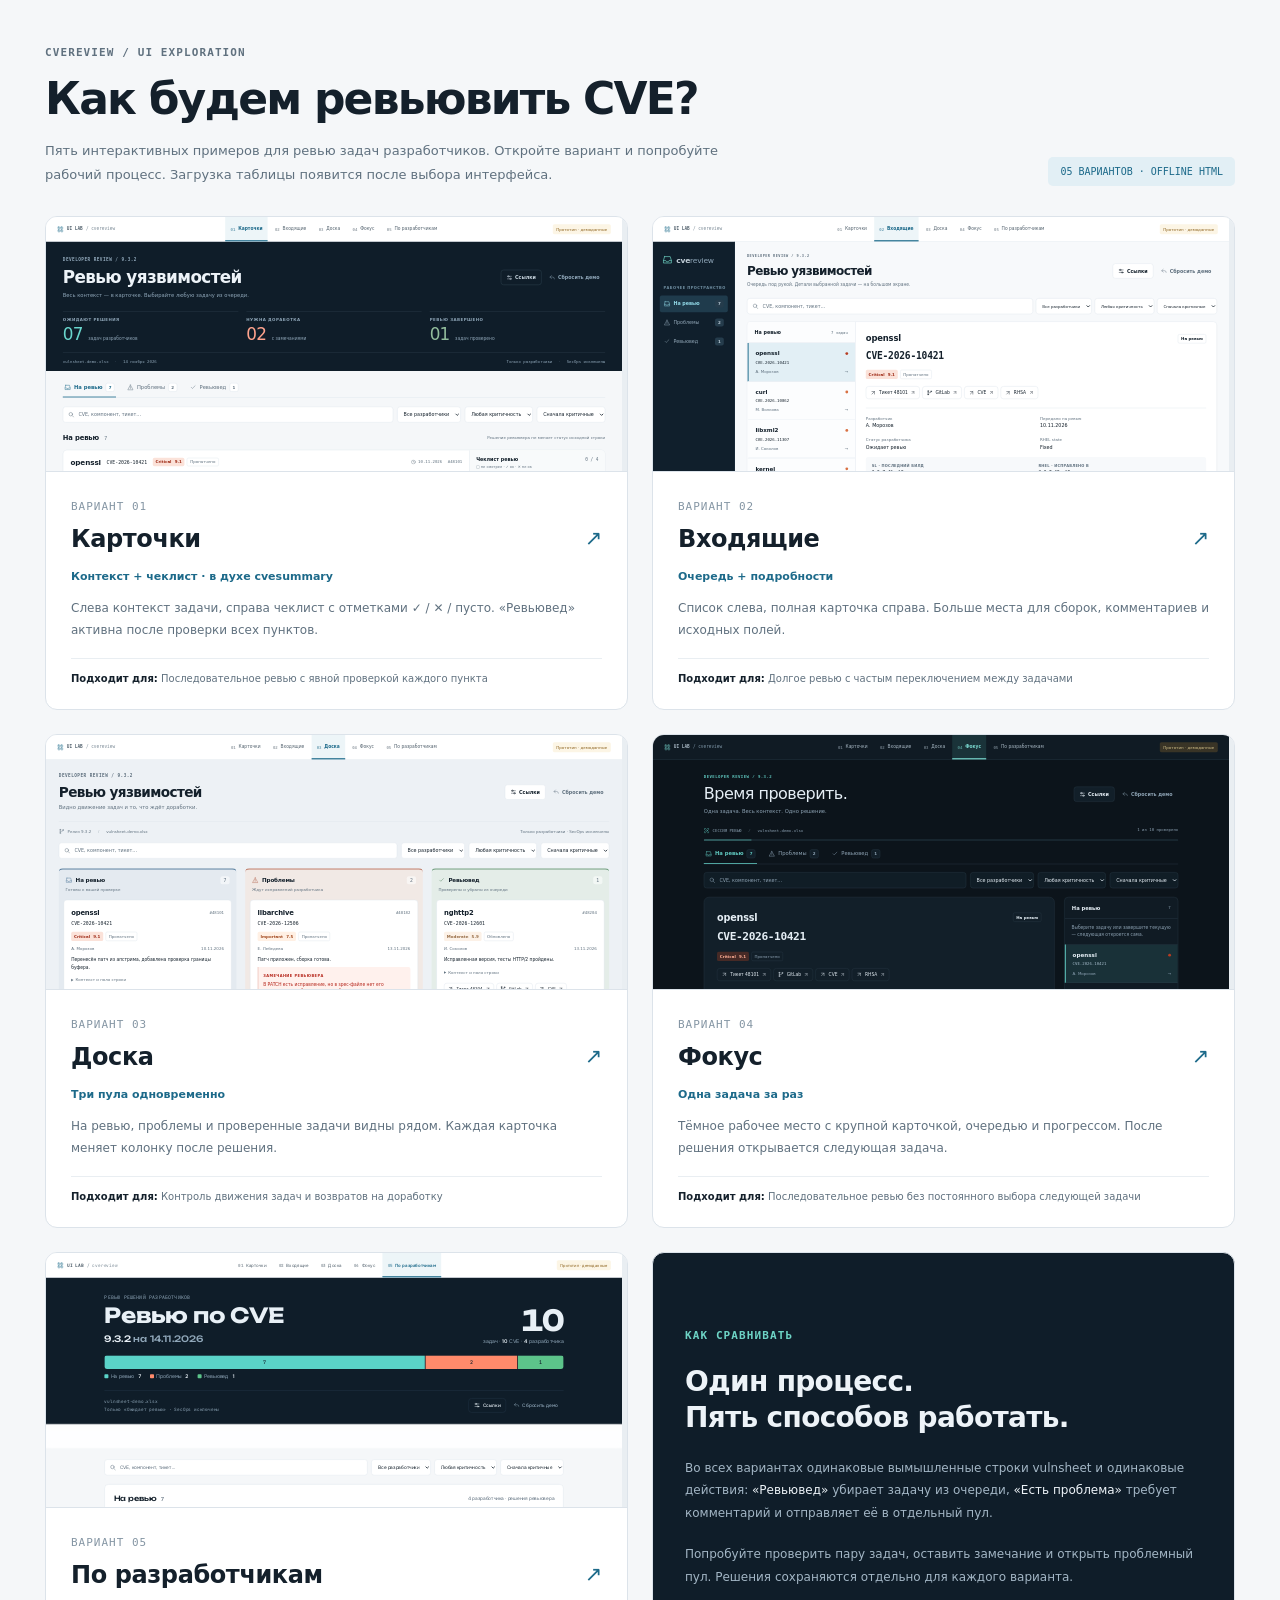
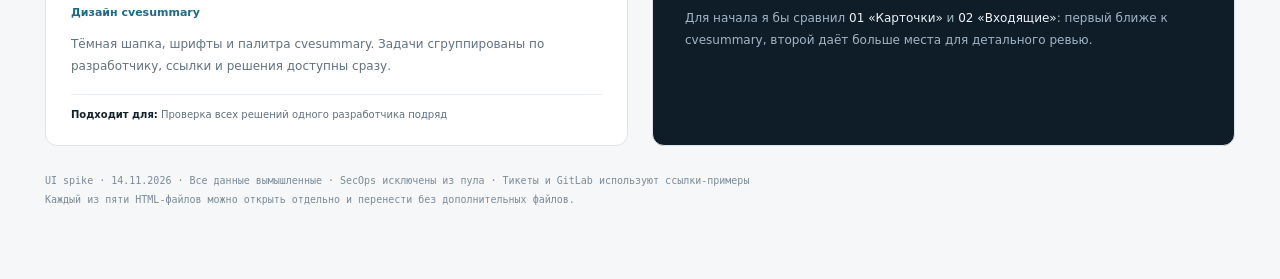
==== tools/cvereview/prototypes/index.html @ 72d4f145 "feat(cvereview): ship standalone CSV review page" ====
<!doctype html><html lang="ru"><head><meta charset="utf-8"><meta name="viewport" content="width=device-width,initial-scale=1"><title>cvereview · 5 UI-прототипов</title><style>/* Palette adapted from cvesummary; no fonts, icons or assets are fetched. */
:root{--bg:#f5f7f9;--panel:#fff;--fg:#14202b;--muted:#60717f;--line:#dce3ea;--accent:#1d6a8a;--soft:#e2eff5;--ok:#2e7d4f;--bad:#b42318;--bad-soft:#fff1ed;--hero:#0f1d29;--radius:12px;--mono:ui-monospace,"Cascadia Code","DejaVu Sans Mono",monospace;--body:"Onest","Segoe UI",system-ui,sans-serif;color-scheme:light}
*{box-sizing:border-box}body{margin:0;background:var(--bg);color:var(--fg);font:14px/1.5 var(--body)}button,input,textarea,select{font:inherit}button,a,input,select,summary,textarea{-webkit-tap-highlight-color:transparent}button,summary{cursor:pointer}a{color:inherit}button{color:inherit}svg{width:18px;height:18px;flex:none;vertical-align:middle}h1,h2,h3,p{margin:0}h1{font-size:clamp(28px,3vw,42px);line-height:1.18;letter-spacing:-1.5px;font-weight:700}h2{font-size:19px;letter-spacing:-.4px}h3{font-size:15px}button{transition:background .15s,border-color .15s}button:hover,a.btn:hover{filter:brightness(.96)}:focus-visible{outline:3px solid #378cab;outline-offset:3px}input:focus-visible,select:focus-visible,textarea:focus-visible{outline-offset:1px}code,.mono{font-family:var(--mono);font-variant-numeric:tabular-nums}code{font-size:12px;overflow-wrap:anywhere}.wrap{max-width:1440px;margin:auto;padding:0 42px}.label,.eyebrow{font-size:10px;letter-spacing:1.1px;text-transform:uppercase;font-weight:600;color:var(--muted)}.eyebrow{font-family:var(--mono);font-size:11px;margin-bottom:11px}.dot{margin:0 9px;opacity:.5}.btn{display:inline-flex;align-items:center;justify-content:center;gap:7px;border:1px solid var(--line);border-radius:7px;padding:9px 13px;background:var(--panel);color:var(--fg);text-decoration:none;font-weight:600;font-size:12px;white-space:nowrap}.btn svg{width:15px;height:15px}.btn.primary{background:var(--accent);color:white;border-color:var(--accent)}.btn.danger-outline{color:var(--bad)}.btn.quiet{background:transparent;border-color:transparent;color:var(--muted)}.btn.link-btn{font-weight:500;font-size:11px;padding:7px 10px}.btn.link-btn svg:last-child{width:12px;height:12px}.icon-button{border:0;background:none;font-size:25px;line-height:1;padding:4px 8px;color:var(--muted)}
.lab-bar{min-height:62px;background:#fff;color:#52616d;display:flex;align-items:center;justify-content:space-between;gap:22px;padding:0 28px;border-bottom:1px solid #dce3ea;font-size:11px}.lab-brand{font-family:var(--mono);font-weight:700;display:flex;align-items:center;gap:8px;text-decoration:none;white-space:nowrap}.lab-brand svg{width:16px;color:#1d6a8a}.lab-brand span{font-weight:400;color:#7c8b97}.lab-bar nav{display:flex;gap:5px;align-self:stretch}.lab-bar nav a{display:flex;align-items:center;gap:7px;padding:0 13px;text-decoration:none;border-bottom:3px solid transparent;border-top:3px solid transparent}.lab-bar nav a b{font-family:var(--mono);font-size:10px;opacity:.6}.lab-bar nav a[aria-current]{color:#1d6a8a;background:#edf5f8;border-bottom-color:#1d6a8a;font-weight:700}.demo-label{color:#8b611c;background:#fcf5e5;padding:5px 9px;border-radius:4px;font-size:10px;white-space:nowrap}
.page-head{display:flex;align-items:center;justify-content:space-between;gap:22px;padding:36px 0 30px}.page-head p{color:var(--muted);font-size:13px;margin-top:10px}.head-tools{display:flex;gap:5px}.hero{background:var(--hero);color:#edf3f8}.hero .page-head p,.hero .eyebrow,.hero .label{color:#8fa6b8}.hero .btn{background:transparent;border-color:#344957;color:#c8d5df}.hero .btn.quiet{border-color:transparent;color:#8fa6b8}.stats{display:grid;grid-template-columns:repeat(3,1fr);gap:20px}.stats>div{display:flex;flex-wrap:wrap;align-items:baseline;column-gap:14px;padding:12px 0 21px;border-top:1px solid var(--line)}.stats .label{width:100%;margin-bottom:5px}.stats b{font-size:42px;line-height:1.2;letter-spacing:-2px;font-weight:500}.stats>div>span:last-child{font-size:11px;color:var(--muted)}.hero .stats>div{border-color:#2c3c49}.hero .stats>div>span:last-child{color:#8fa6b8}.hero .stats>div:first-child b{color:#69d6cd}.hero .stats>div:nth-child(2) b{color:#ffa38d}.hero .stats>div:last-child b{color:#92bd9c}.hero-foot{display:flex;justify-content:space-between;padding:13px 0 17px;border-top:1px solid #2c3c49;color:#8fa6b8;font-size:10px;font-family:var(--mono)}
.pools{display:flex;gap:24px;align-items:center;border-bottom:1px solid var(--line);margin:18px 0 22px}.pool{border:0;border-bottom:2px solid transparent;padding:12px 4px;background:none;display:flex;align-items:center;gap:8px;font-size:13px;color:var(--muted);white-space:nowrap}.pool svg{width:16px}.pool b{font-size:10px;background:var(--panel);border:1px solid var(--line);min-width:22px;border-radius:5px;padding:0 5px;line-height:20px}.pool.active{color:var(--accent);border-bottom-color:var(--accent);font-weight:600}.pool.problem.active{color:var(--bad);border-bottom-color:var(--bad)}.pool.done.active{color:var(--ok);border-bottom-color:var(--ok)}.filters{display:flex;gap:10px;margin-bottom:25px}.search{position:relative;display:flex;align-items:center;flex:1;min-width:160px}.search svg{position:absolute;left:13px;color:var(--muted);width:16px}.search input{padding-left:38px;width:100%}.filters input,.filters select{height:40px;border:1px solid var(--line);border-radius:7px;background:var(--panel);color:var(--fg);font-size:12px;padding:0 11px}.filters .search input{padding-left:38px}.filters select{max-width:205px}.filters input::placeholder{color:var(--muted)}.section-line{display:flex;align-items:center;justify-content:space-between;gap:15px;margin:10px 0 18px}.section-line h2{font-size:17px}.section-line h2 span{font:12px var(--mono);color:var(--muted);margin-left:8px}.section-line>span{font-size:10px;color:var(--muted)}.card-grid{display:grid;grid-template-columns:repeat(3,minmax(0,1fr));gap:18px;align-items:start}.task-card{background:var(--panel);border:1px solid var(--line);border-radius:var(--radius);padding:21px;min-width:0}.card-heading,.detail-top{display:flex;align-items:center;justify-content:space-between;gap:10px}.package{font-size:19px;font-weight:700;letter-spacing:-.4px}.task-id{font-size:10px;color:var(--muted)}.cve{margin-top:5px;font-size:12px;font-weight:500;letter-spacing:.1px}.badges{display:flex;flex-wrap:wrap;gap:6px;margin:15px 0 18px}.badge{display:inline-flex;align-items:center;gap:8px;font-size:10px;font-weight:600;border:1px solid var(--line);padding:3px 7px;border-radius:4px;line-height:1.5}.badge.severity{border:0}.badge.critical{background:#fbe2d9;color:#9e2a16}.badge.important{background:#fff0e4;color:#a34a20}.badge.moderate{background:#fcf1e7;color:#966b44}.badge.low{background:#f3f1ec;color:#74705c}.badge.measure{color:var(--muted);font-weight:500}.facts{display:grid;grid-template-columns:1fr 1fr;gap:13px 10px;margin:0 0 16px}.facts dt{font-size:10px;color:var(--muted);margin-bottom:2px}.facts dd{font-size:11px;margin:0;font-weight:500;overflow-wrap:anywhere}.builds{padding:11px 13px;background:var(--bg);border-radius:6px;display:grid;gap:10px}.builds>div{display:flex;flex-direction:column;gap:2px}.builds .label{font-size:9px;letter-spacing:.5px}.builds code{font-size:10px}.signals{display:flex;flex-wrap:wrap;gap:6px 13px;padding:13px 0;border-bottom:1px solid var(--line)}.signal{font:600 10px var(--mono);color:var(--muted)}.signal span{font:10px var(--body);margin-left:4px}.signal.positive{color:var(--ok)}.dev-note{padding:14px 0 8px}.dev-note p,.review-note p{font-size:11px;margin-top:5px;line-height:1.65;overflow-wrap:anywhere}.dev-note .label,.review-note .label{font-size:9px}.review-note{background:var(--bad-soft);border-left:2px solid #d57864;border-radius:0 5px 5px 0;padding:10px 12px;margin:8px 0;color:var(--bad)}.review-note .label{color:var(--bad)}.links{display:flex;flex-wrap:wrap;gap:6px;margin:17px 0 14px}.actions{display:flex;gap:7px;flex-wrap:wrap;padding-top:13px;border-top:1px solid var(--line)}.actions .btn{flex:1;padding:9px 10px}.more{margin-top:7px}.more summary,.raw summary,.team-details summary{font-size:10px;color:var(--muted);padding:7px 0}.raw dl{display:grid;grid-template-columns:1fr;gap:7px;margin:9px 0}.raw dl>div{border-top:1px solid var(--line);padding-top:6px;display:grid;grid-template-columns:minmax(100px,1fr) minmax(0,1.3fr);gap:9px;font-size:10px}.raw dt{color:var(--muted)}.raw dd{margin:0;overflow-wrap:anywhere}.empty{padding:65px 20px;text-align:center;color:var(--muted);grid-column:1/-1;background:var(--panel);border:1px dashed var(--line);border-radius:10px}.empty svg{width:34px;height:34px;color:var(--ok);margin-bottom:10px}.empty h3{font-size:18px;color:var(--fg)}.empty p{margin-top:7px;font-size:12px}#footnote{font:10px/1.7 var(--mono);color:var(--muted);max-width:1440px;margin:28px auto;padding:0 42px 12px}.toast{position:fixed;bottom:25px;left:50%;transform:translateX(-50%);display:flex;align-items:center;gap:12px;z-index:10;background:var(--fg);color:var(--panel);padding:12px 17px;border-radius:9px;box-shadow:0 5px 30px #0003;font-size:12px;max-width:calc(100% - 30px);width:max-content}.toast[hidden]{display:none}.toast .btn{color:inherit;font-size:11px}.toast>svg{color:#82c7a1}dialog{color:var(--fg);background:var(--panel);border:1px solid var(--line);border-radius:14px;padding:26px;max-width:550px;width:calc(100% - 32px);box-shadow:0 20px 80px #0003}dialog::backdrop{background:#0f1d2999;backdrop-filter:blur(3px)}.dialog-heading{display:flex;justify-content:space-between;align-items:center;gap:15px}.dialog-heading .eyebrow{margin:0;font-size:9px}dialog h2{font-size:25px;margin:12px 0}dialog p{color:var(--muted);font-size:12px;margin-bottom:15px;overflow-wrap:anywhere}dialog label{display:block;font-size:12px;margin:18px 0 8px;font-weight:600}dialog input,dialog textarea{width:100%;border:1px solid var(--line);border-radius:7px;color:var(--fg);background:var(--bg);padding:11px;font-size:12px}dialog input{font-family:var(--mono);font-size:10px}dialog textarea{resize:vertical;min-height:115px}.dialog-note{font-size:11px;margin:12px 0 20px}.dialog-actions{display:flex;justify-content:flex-end;gap:8px}
/* 02 · An inbox: short queue on the left, readable detail on the right. */
.v2{--bg:#f7f9fb;--radius:9px}.inbox-shell{display:grid;grid-template-columns:205px minmax(0,1fr);min-height:calc(100vh - 62px)}.rail{background:#101f2c;color:#c1ced8;padding:31px 17px;display:flex;flex-direction:column;border-right:1px solid #243747}.product-mark{display:flex;align-items:center;gap:10px;font-size:19px;letter-spacing:-.6px;margin-bottom:48px;padding:0 7px}.product-mark>svg{color:#6dd3c5;width:24px;height:24px}.product-mark strong>span{font-weight:400;color:#8fa6b8}.rail>.label{font-size:9px;color:#7190a3;padding-left:9px}.vertical.pools{flex-direction:column;gap:5px;border:0;align-items:stretch;margin-top:13px}.vertical .pool{padding:11px 10px;border:0;border-radius:5px;color:#91a6b7;font-size:12px}.vertical .pool b{margin-left:auto;background:#253c4c;border:0;color:#bbccd7}.vertical .pool.active{background:#1f3b4c;color:#92d9e7}.vertical .pool.problem.active{background:#4a2d2b;color:#ffb4a2}.vertical .pool.done.active{background:#1d3e35;color:#96dab5}.rail-bottom{margin-top:auto;display:flex;align-items:center;gap:10px;padding:20px 5px 0;border-top:1px solid #2c3c49}.avatar{height:34px;width:34px;border-radius:50%;background:var(--soft);color:var(--accent);display:inline-flex;align-items:center;justify-content:center;font-size:11px;font-weight:700;flex:none}.rail .avatar{background:#294352;color:#a9c9d7}.rail-bottom b{display:block;font-size:11px}.rail-bottom small{font-size:10px;color:#7190a3}.inbox-main{padding:0 30px;min-width:0}.inbox-main .page-head{padding:30px 0 25px}.inbox-main h1{font-size:30px}.inbox-main .page-head p{font-size:11px}.inbox-main .eyebrow{font-size:9px}.inbox-main .filters{gap:7px;margin-bottom:18px}.inbox-main .filters select{max-width:170px;font-size:10px}.inbox-layout{display:grid;grid-template-columns:270px minmax(0,1fr);border:1px solid var(--line);border-radius:9px;background:var(--panel);overflow:hidden;align-items:start}.queue{border-right:1px solid var(--line);align-self:stretch;background:#fcfdfe}.queue-heading{display:flex;align-items:center;justify-content:space-between;padding:17px 18px;border-bottom:1px solid var(--line)}.queue-heading h2{font-size:12px;letter-spacing:0}.queue-heading>span{color:var(--muted);font:10px var(--mono)}.queue-item{width:100%;border:0;border-left:3px solid transparent;border-bottom:1px solid var(--line);padding:16px 17px;text-align:left;background:transparent;display:block}.queue-item>div{display:flex;align-items:center;justify-content:space-between}.queue-item b{font-size:14px}.queue-item>.mono{font-size:10px;display:block;margin-top:4px}.queue-item small{display:flex;justify-content:space-between;font-size:10px;color:var(--muted);margin-top:8px}.queue-item.selected{background:var(--soft);border-left-color:var(--accent)}.sev-dot{width:7px;height:7px;background:#e8955f;border-radius:50%}.sev-dot.critical{background:#b73c21}.sev-dot.important{background:#d97143}.detail-wrap{padding:26px}.detail{border:0;border-radius:0;padding:0}.detail h2{font-size:24px;margin:8px 0 18px;letter-spacing:-.5px}.detail .package{font-size:21px}.detail .facts{gap:18px 20px;padding-top:18px;border-top:1px solid var(--line)}.detail .facts dd{font-size:12px}.detail .facts dt{font-size:10px}.detail .links{margin-top:18px;margin-bottom:22px}.detail .builds{grid-template-columns:1fr 1fr;gap:12px;padding:15px}.detail .builds code{font-size:11px}.detail .signals{gap:15px}.detail .signal{font-size:11px}.detail .dev-note{padding:20px 0 15px}.detail .dev-note p,.detail .review-note p{font-size:12px}.detail .raw{margin-bottom:15px}.detail .raw summary{font-size:11px}.decision{padding-top:10px;margin-top:15px;border-top:1px solid var(--line)}.decision>.label{display:block;margin-bottom:10px}.decision .actions{border:0;padding:0}.decision .actions .btn{padding:12px}.source-line{font:9px var(--mono);color:var(--muted);padding:18px 0}
/* 03 · Three visible pools form a working board. */
.v3{--bg:#edf1f5;--accent:#345c82;--soft:#e5edf5;--radius:8px}.board-wrap{max-width:1600px;padding:0 32px}.board-wrap .page-head{padding:32px 0 25px}.board-wrap h1{font-size:34px}.board-info{display:flex;justify-content:space-between;align-items:center;border-top:1px solid var(--line);padding:15px 0;font-size:10px;color:var(--muted)}.board-info>span:first-child{display:flex;align-items:center;gap:8px}.board-info svg{width:14px}.board-wrap .filters{margin:4px 0 24px}.board{display:grid;grid-template-columns:repeat(3,minmax(0,1fr));gap:22px}.board-col{background:#e4eaf0;padding:13px 12px;border-radius:10px;border-top:3px solid #557b9c;min-width:0}.board-col.problem{background:#f1e9e5;border-top-color:#bd7864}.board-col.done{background:#e4ede8;border-top-color:#6c9b7b}.col-heading{display:flex;align-items:center;gap:9px;padding:3px 5px}.col-heading h2{font-size:14px}.col-heading b{margin-left:auto;font:12px var(--mono);color:var(--muted);background:#fff8;padding:3px 8px;border-radius:5px}.col-heading svg{width:16px;color:#557b9c}.problem .col-heading svg{color:#b46750}.done .col-heading svg{color:#528160}.col-note{color:var(--muted);font-size:10px;padding:4px 5px 17px}.board-stack{display:grid;gap:12px}.compact{padding:18px;box-shadow:0 2px 2px #19304104}.compact .package{font-size:17px}.compact .badges{margin:12px 0}.compact-meta{font-size:10px;color:var(--muted);display:flex;justify-content:space-between}.compact-note{font-size:11px;margin-top:12px;line-height:1.7}.compact .links{margin:12px 0}.compact .btn.link-btn{font-size:10px;padding:6px 8px}.compact .actions .btn{font-size:10px;padding:8px 6px}.board-empty{padding:45px 10px;color:var(--muted);text-align:center;font-size:12px;border:1px dashed #a7b8c377;border-radius:7px}
/* 04 · A calm, dark, one-at-a-time review session. */
.v4{--bg:#0c141b;--panel:#121f29;--fg:#e5eef5;--muted:#8da2b3;--line:#2a3b48;--accent:#60c9c0;--soft:#19373c;--ok:#91cea6;--bad:#f4a18a;--bad-soft:#392b29;color-scheme:dark}.focus-wrap{max-width:1270px}.v4 .page-head{padding:35px 0 27px}.v4 h1{font-size:40px;font-weight:500;letter-spacing:-1.3px}.v4 .eyebrow{color:#60c9c0;font-size:10px}.v4 .btn.primary{color:#102a2d}.v4 .badge.critical{background:#462a26;color:#ffaf96}.v4 .badge.important{background:#3b2e23;color:#efb58b}.v4 .badge.moderate{background:#36332b;color:#cfbf99}.v4 .badge.low{background:#29343a;color:#adc1cc}.focus-meta{display:flex;justify-content:space-between;font:10px var(--mono);color:var(--muted);margin:3px 0 13px}.focus-meta>span:first-child{display:flex;align-items:center;gap:8px}.focus-meta svg{color:var(--accent);width:14px}.progress{background:#233642;border-radius:3px;height:3px;overflow:hidden}.progress i{height:3px;display:block;background:var(--accent)}.v4 .pools{margin:10px 0 20px;gap:25px}.v4 .filters{margin-bottom:22px}.v4 .filters input,.v4 .filters select{background:#101d26}.focus-layout{display:grid;grid-template-columns:minmax(0,1fr) 285px;gap:24px;align-items:start}.focus-stage{padding:32px;background:var(--panel);border:1px solid var(--line);border-radius:13px}.v4 .detail{background:none}.v4 .detail h2{font-size:28px;letter-spacing:-1px}.v4 .detail .package{font-size:24px}.v4 .detail .builds{background:#0c171f}.v4 .detail .facts{gap:20px}.v4 .detail .dev-note p{font-size:13px}.v4 .detail .decision{padding-top:17px}.v4 .detail .raw summary{padding:10px 0}.up-next{padding:0 0 10px;border:1px solid var(--line);border-radius:10px;background:#101b24;overflow:hidden}.up-next>p{font-size:11px;color:var(--muted);padding:15px 17px;border-bottom:1px solid var(--line)}.up-next .queue-heading h2{font-size:13px}.v4 .queue-item.selected{background:#193138}.v4 .queue-item>.mono{color:#a4bac9}.focus-note{padding:18px 16px;color:var(--muted);font-size:10px;display:flex;gap:10px}.v4 .lab-bar{background:#101b24;color:#a8b8c4;border-color:#2a3b48}.v4 .lab-brand span{color:#7f97a8}.v4 .lab-bar nav a[aria-current]{background:#1a3339;color:#79d7ce;border-bottom-color:#79d7ce}.v4 .demo-label{background:#393426;color:#d4c28a}.v4 .lab-brand svg{color:#79d7ce}
/* 05 · Editorial team view, with each developer's work together. */
.v5{--bg:#f5f3ee;--panel:#fffefa;--fg:#2b302f;--muted:#77796f;--line:#deded3;--accent:#9e5333;--soft:#f1e5d9;--bad:#a3402e;--bad-soft:#faece5;--radius:5px}.team-wrap{max-width:1430px}.v5 .eyebrow{color:#9e5333}.v5 h1{font-size:43px;letter-spacing:-1.4px;font-weight:600}.team-overview{display:grid;grid-template-columns:220px minmax(0,1fr);gap:40px;border-top:1px solid var(--fg);border-bottom:1px solid var(--line);margin:4px 0 20px;padding:16px 0 9px}.edition{font:12px var(--mono);letter-spacing:2px;display:flex;flex-direction:column;justify-content:center}.edition span{display:block;color:var(--muted);font-size:10px;margin-top:9px;letter-spacing:1px}.team-overview .stats>div{border:0;padding:0 0 10px}.team-overview .stats b{font-size:35px}.team-overview .stats>div>span:last-child{font-size:10px}.team-overview .stats .label{font-size:9px}.v5 .pools{gap:30px;margin-bottom:23px}.v5 .pool b{border-radius:20px}.v5 .filters input,.v5 .filters select{border-radius:4px}.team-groups{display:grid;gap:25px}.team-group{background:var(--panel);border:1px solid var(--line);border-radius:6px;display:grid;grid-template-columns:220px minmax(0,1fr);overflow:hidden}.person-heading{display:flex;align-items:flex-start;position:relative;padding:25px 19px;background:#efeee7;border-right:1px solid var(--line);gap:11px}.person-heading .avatar{background:#dfebdf;color:#4b6850}.person-heading .color-1{background:#e4e3ef;color:#6d6182}.person-heading .color-2{background:#f0dfd1;color:#966447}.person-heading .color-3{background:#e0e8ed;color:#486f82}.person-heading h2{font-size:13px;letter-spacing:0;margin-top:1px}.person-heading p{font-size:10px;color:var(--muted);margin-top:4px}.person-count{position:absolute;bottom:18px;left:23px;font-size:42px;color:#c1c5b9;font-weight:400;letter-spacing:-3px}.team-tasks{min-width:0}.team-task{padding:20px 24px;border-bottom:1px solid var(--line)}.team-task:last-child{border-bottom:0}.team-task-top{display:flex;align-items:center;gap:12px;flex-wrap:wrap}.team-task-top .package{font-size:17px}.team-task-top h3{font-size:11px;font-weight:500}.team-task-top .task-id{margin-left:auto}.team-task-bottom{display:flex;align-items:center;gap:25px;margin-top:13px}.team-task-bottom>p{font-size:11px;color:var(--muted);flex:1;line-height:1.7}.team-task-bottom .actions{border:0;padding:0;flex:none}.team-task-bottom .actions .btn{flex:none;font-size:11px;padding:8px 11px}.team-details{margin-top:8px}.team-details>summary{font-size:10px}.team-details .context{padding-top:14px}.team-details .builds{grid-template-columns:1fr 1fr}.team-details .facts{grid-template-columns:repeat(4,1fr)}
@media(min-width:1700px){.wrap{padding-left:30px;padding-right:30px}.card-grid{gap:24px}.task-card{padding:25px}.v2 .inbox-main{max-width:1500px;width:100%;margin:auto}.detail-wrap{padding:38px}.inbox-layout{grid-template-columns:330px minmax(0,1fr)}}
@media(max-width:1180px){.lab-brand span,.demo-label{display:none}.lab-bar{padding:0 20px;gap:12px}.lab-bar nav a{padding:0 10px;font-size:10px}.wrap{padding:0 26px}.card-grid{grid-template-columns:repeat(2,minmax(0,1fr))}.filters{flex-wrap:wrap}.filters .search{flex-basis:260px}.inbox-shell{grid-template-columns:170px minmax(0,1fr)}.rail{padding:25px 10px}.product-mark{font-size:16px;gap:7px}.inbox-main{padding:0 20px}.inbox-main .page-head{align-items:flex-start}.inbox-main .page-head .head-tools{flex-direction:column}.inbox-layout{grid-template-columns:220px minmax(0,1fr)}.detail-wrap{padding:20px}.detail h2{font-size:20px}.detail .builds{grid-template-columns:1fr}.board{gap:12px}.board-wrap{padding:0 20px}.compact{padding:15px}.compact .actions{flex-direction:column}.compact .links{gap:4px}.compact .link-btn{padding:5px}.team-group{grid-template-columns:185px minmax(0,1fr)}.team-overview{grid-template-columns:185px minmax(0,1fr);gap:20px}.team-task-top{gap:9px}.team-task-top .task-id{display:none}.team-task-bottom{align-items:flex-start;flex-direction:column;gap:12px}.team-task-bottom .actions{align-self:flex-end}.focus-layout{grid-template-columns:minmax(0,1fr) 250px;gap:17px}.focus-stage{padding:25px}.focus-stage .detail h2{font-size:24px}}
@media(max-width:800px){.lab-bar{flex-direction:column;gap:0;align-items:stretch;padding:10px 14px 0;min-height:75px}.lab-brand{font-size:10px}.lab-bar nav{justify-content:space-between;margin-top:6px}.lab-bar nav a{font-size:9px;padding:8px 3px;gap:4px}.lab-bar nav a b{font-size:9px}.page-head{align-items:flex-start;flex-direction:column;padding:27px 0 20px;gap:18px}.page-head h1,.v5 h1,.v4 h1{font-size:32px}.page-head p{font-size:12px}.head-tools .btn{font-size:11px;padding:7px 10px}.stats{gap:12px}.stats b{font-size:35px}.stats>div>span:last-child{display:none}.stats .label{font-size:8px;letter-spacing:.5px}.hero-foot{font-size:8px;flex-wrap:wrap;gap:6px}.filters{gap:7px;margin-bottom:20px}.filters .search{flex-basis:100%}.filters select{flex:1;min-width:0;font-size:10px;max-width:none;padding:0 6px;height:36px}.pools{gap:14px;margin:8px 0 18px}.pool{font-size:11px;gap:6px}.pool svg{width:14px}.section-line>span{display:none}.card-grid{gap:13px}.task-card{padding:17px}.task-card .package{font-size:17px}.actions .btn{font-size:10px}.inbox-shell{display:block}.rail{padding:10px 20px}.product-mark,.rail>.label,.rail-bottom{display:none}.vertical.pools{flex-direction:row;margin:0;gap:6px}.vertical .pool{flex:1;padding:10px;font-size:11px}.inbox-main .page-head{flex-direction:row}.inbox-main .page-head h1{font-size:26px}.inbox-main .page-head p{max-width:250px}.inbox-layout{grid-template-columns:195px minmax(0,1fr)}.queue-item{padding:13px 11px}.queue-item>.mono{font-size:9px}.queue-heading{padding:14px 12px}.detail-wrap{padding:18px}.detail h2{font-size:17px}.detail .facts{grid-template-columns:1fr}.detail .badges{gap:5px}.detail .badge{font-size:9px}.detail .actions{flex-direction:column}.board{grid-template-columns:repeat(3,minmax(265px,1fr));gap:12px;overflow-x:auto;align-items:start;padding-bottom:15px}.board-wrap{padding:0 17px}.board-info{font-size:9px;gap:10px}.board-info>span:last-child{display:none}.compact .actions{flex-direction:row}.focus-layout{grid-template-columns:minmax(0,1fr)}.focus-stage{padding:25px}.up-next{order:2;display:grid;grid-template-columns:repeat(2,minmax(0,1fr))}.up-next>.queue-heading,.up-next>p,.focus-note{grid-column:1/-1}.focus-meta{font-size:8px}.v4 .detail .facts{grid-template-columns:1fr 1fr}.v4 .detail .actions{flex-direction:row}.team-overview{grid-template-columns:1fr;padding-top:13px;gap:13px}.edition{font-size:10px;flex-direction:row;justify-content:space-between}.edition span{margin:0;font-size:9px}.team-overview .stats b{font-size:30px}.team-group{display:block}.person-heading{border-right:0;border-bottom:1px solid var(--line);padding:15px 19px;align-items:center}.person-count{position:static;margin-left:auto;font-size:25px;letter-spacing:-1px}.team-task{padding:18px}.team-task-bottom .actions{align-self:stretch}.team-task-bottom .actions .btn{flex:1}.team-details .facts{grid-template-columns:1fr 1fr}#footnote{padding:0 26px;font-size:8px}}
@media(max-width:520px){.wrap{padding:0 17px}.lab-bar nav a span{font-size:8px}.lab-bar nav a{gap:3px}.lab-bar nav a b{font-size:8px}.card-grid{grid-template-columns:minmax(0,1fr)}.task-card{padding:21px}.pools{justify-content:space-between;gap:7px}.pool{font-size:10px;gap:5px}.pool b{min-width:18px;font-size:9px;line-height:17px}.pool svg{width:12px}.stats{gap:8px}.stats b{font-size:32px}.hero-foot .dot{margin:0 4px}.filters select{font-size:9px;padding:0 4px}.inbox-main{padding:0 15px}.inbox-main .page-head{flex-direction:column;gap:10px}.inbox-main .page-head p{max-width:100%}.inbox-main .page-head .head-tools{flex-direction:row}.inbox-layout{display:block}.queue{display:flex;overflow-x:auto;border:0;border-bottom:1px solid var(--line)}.queue>.queue-heading{display:none}.queue-item{min-width:166px;max-width:166px;border-bottom:0;border-left:0;border-top:3px solid transparent}.queue-item.selected{border-left:0;border-top-color:var(--accent)}.detail-wrap{padding:22px}.detail .facts{grid-template-columns:1fr 1fr}.detail .builds{grid-template-columns:1fr}.detail h2{font-size:22px}.detail .actions{flex-direction:row}.detail .actions .btn{font-size:10px;padding:10px 7px}.vertical .pool{font-size:10px;padding:8px}.rail{padding:8px 12px}.focus-stage{padding:21px}.focus-stage .detail h2{font-size:21px}.focus-meta>span:first-child{font-size:7px;gap:3px}.v4 .pools{gap:6px}.v4 .detail .actions{flex-direction:column}.focus-wrap .page-head{padding-top:27px}.team-task-top .badge{font-size:9px}.team-task-top h3{font-size:10px}.team-task-top{gap:7px}.team-task-top .package{font-size:16px}.team-task-bottom .actions .btn{font-size:10px;padding:8px}.team-details .builds{grid-template-columns:1fr}.toast{font-size:10px;padding:11px 12px;gap:8px}.toast .btn{padding:4px}.dialog-actions .btn{font-size:10px;padding:9px}dialog{padding:22px}dialog h2{font-size:22px}}
/* 01 · One full-width card per row at every viewport size. */
.v1 .card-grid{grid-template-columns:minmax(0,1fr)}
@media(prefers-reduced-motion:reduce){*{transition:none!important;scroll-behavior:auto!important}}


      body{background:#f5f7f9}.gallery{max-width:1260px;margin:auto;padding:45px 35px}
      .gallery-top{display:flex;justify-content:space-between;gap:25px;align-items:flex-end;margin-bottom:30px}
      .gallery-top h1{font-size:44px;letter-spacing:-1.8px}.gallery-top p{font-size:13px;color:var(--muted);max-width:680px;line-height:1.8;margin-top:15px}
      .gallery-top .tag{font:10px var(--mono);color:#1d6a8a;background:#e2eff5;padding:9px 12px;border-radius:5px;white-space:nowrap}
      .gallery-cards{display:grid;grid-template-columns:1fr 1fr;gap:24px}
      .example{position:relative;background:#fff;border:1px solid #dce3ea;border-radius:12px;overflow:hidden;text-decoration:none;display:block;transition:box-shadow .15s,transform .15s}
      a.example:hover{box-shadow:0 8px 30px #14202b12;transform:translateY(-2px)}
      .preview{height:255px;position:relative;overflow:hidden;border-bottom:1px solid #dce3ea;background:#e9eef2;pointer-events:none}
      .preview iframe{width:1440px;height:900px;border:0;transform:scale(.4);transform-origin:top left;pointer-events:none}
      .example-info{padding:23px 25px}.example-num{font:11px var(--mono);color:#8596a4;letter-spacing:1px}
      .example-info h2{font-size:24px;margin:5px 0 8px;display:flex;justify-content:space-between;align-items:center}.example-info h2 span{font-size:21px;font-weight:400;color:#1d6a8a}
      .example-info .sub{font-size:11px;color:#1d6a8a;font-weight:600}.example-info p{font-size:12px;line-height:1.8;color:#60717f;margin:12px 0 16px;min-height:44px}
      .use-case{padding-top:12px;border-top:1px solid #e9eef2;font-size:10px;color:#60717f}.use-case b{color:#14202b;font-weight:600}
      .guide{padding:32px;background:#0f1d29;color:#edf3f8;display:flex;flex-direction:column;justify-content:center;min-height:380px}
      .guide .eyebrow{color:#6dd3c5}.guide h2{font-size:28px;line-height:1.3;margin:8px 0 20px;letter-spacing:-.7px}.guide p{font-size:12px;line-height:1.9;color:#a3b6c5;margin-bottom:18px}.guide strong{color:#edf3f8;font-weight:500}
      .gallery-foot{padding:25px 0;font:10px/1.9 var(--mono);color:#7c8b97}
      @media(max-width:1000px){.gallery{padding:30px 22px}.preview{height:210px}.preview iframe{transform:scale(.3)}.gallery-top h1{font-size:36px}.gallery-top .tag{display:none}}
      @media(max-width:650px){.gallery-cards{grid-template-columns:1fr}.gallery{padding:28px 17px}.gallery-top h1{font-size:31px}.preview{height:220px}.preview iframe{transform:scale(.3)}.guide{min-height:300px}}
    </style></head><body><main class="gallery"><div class="gallery-top"><div><div class="eyebrow">CVEREVIEW / UI EXPLORATION</div><h1>Как будем ревьювить CVE?</h1><p>Пять интерактивных примеров для ревью задач разработчиков. Откройте вариант и попробуйте рабочий процесс. Загрузка таблицы появится после выбора интерфейса.</p></div><div class="tag">05 ВАРИАНТОВ · OFFLINE HTML</div></div><div class="gallery-cards"><a class="example" href="01-cards.html">
          <div class="preview" aria-hidden="true"><iframe src="01-cards.html" title="Превью Карточки" tabindex="-1" loading="lazy" inert></iframe></div>
          <div class="example-info"><span class="example-num">ВАРИАНТ 01</span><h2>Карточки<span>↗</span></h2><span class="sub">Контекст + чеклист · в духе cvesummary</span><p>Слева контекст задачи, справа чеклист с отметками ✓ / ✕ / пусто. «Ревьювед» активна после проверки всех пунктов.</p><div class="use-case"><b>Подходит для:</b> Последовательное ревью с явной проверкой каждого пункта</div></div></a><a class="example" href="02-inbox.html">
          <div class="preview" aria-hidden="true"><iframe src="02-inbox.html" title="Превью Входящие" tabindex="-1" loading="lazy" inert></iframe></div>
          <div class="example-info"><span class="example-num">ВАРИАНТ 02</span><h2>Входящие<span>↗</span></h2><span class="sub">Очередь + подробности</span><p>Список слева, полная карточка справа. Больше места для сборок, комментариев и исходных полей.</p><div class="use-case"><b>Подходит для:</b> Долгое ревью с частым переключением между задачами</div></div></a><a class="example" href="03-board.html">
          <div class="preview" aria-hidden="true"><iframe src="03-board.html" title="Превью Доска" tabindex="-1" loading="lazy" inert></iframe></div>
          <div class="example-info"><span class="example-num">ВАРИАНТ 03</span><h2>Доска<span>↗</span></h2><span class="sub">Три пула одновременно</span><p>На ревью, проблемы и проверенные задачи видны рядом. Каждая карточка меняет колонку после решения.</p><div class="use-case"><b>Подходит для:</b> Контроль движения задач и возвратов на доработку</div></div></a><a class="example" href="04-focus.html">
          <div class="preview" aria-hidden="true"><iframe src="04-focus.html" title="Превью Фокус" tabindex="-1" loading="lazy" inert></iframe></div>
          <div class="example-info"><span class="example-num">ВАРИАНТ 04</span><h2>Фокус<span>↗</span></h2><span class="sub">Одна задача за раз</span><p>Тёмное рабочее место с крупной карточкой, очередью и прогрессом. После решения открывается следующая задача.</p><div class="use-case"><b>Подходит для:</b> Последовательное ревью без постоянного выбора следующей задачи</div></div></a><a class="example" href="05-team.html">
          <div class="preview" aria-hidden="true"><iframe src="05-team.html" title="Превью По разработчикам" tabindex="-1" loading="lazy" inert></iframe></div>
          <div class="example-info"><span class="example-num">ВАРИАНТ 05</span><h2>По разработчикам<span>↗</span></h2><span class="sub">Дизайн cvesummary</span><p>Тёмная шапка, шрифты и палитра cvesummary. Задачи сгруппированы по разработчику, ссылки и решения доступны сразу.</p><div class="use-case"><b>Подходит для:</b> Проверка всех решений одного разработчика подряд</div></div></a><div class="example guide"><div class="eyebrow">КАК СРАВНИВАТЬ</div><h2>Один процесс.<br>Пять способов работать.</h2><p>Во всех вариантах одинаковые вымышленные строки vulnsheet и одинаковые действия: <strong>«Ревьювед»</strong> убирает задачу из очереди, <strong>«Есть проблема»</strong> требует комментарий и отправляет её в отдельный пул.</p><p>Попробуйте проверить пару задач, оставить замечание и открыть проблемный пул. Решения сохраняются отдельно для каждого варианта.</p><p>Для начала я бы сравнил <strong>01 «Карточки»</strong> и <strong>02 «Входящие»</strong>: первый ближе к cvesummary, второй даёт больше места для детального ревью.</p></div></div><div class="gallery-foot">UI spike · 14.11.2026 · Все данные вымышленные · SecOps исключены из пула · Тикеты и GitLab используют ссылки-примеры<br>Каждый из пяти HTML-файлов можно открыть отдельно и перенести без дополнительных файлов.</div></main></body></html>
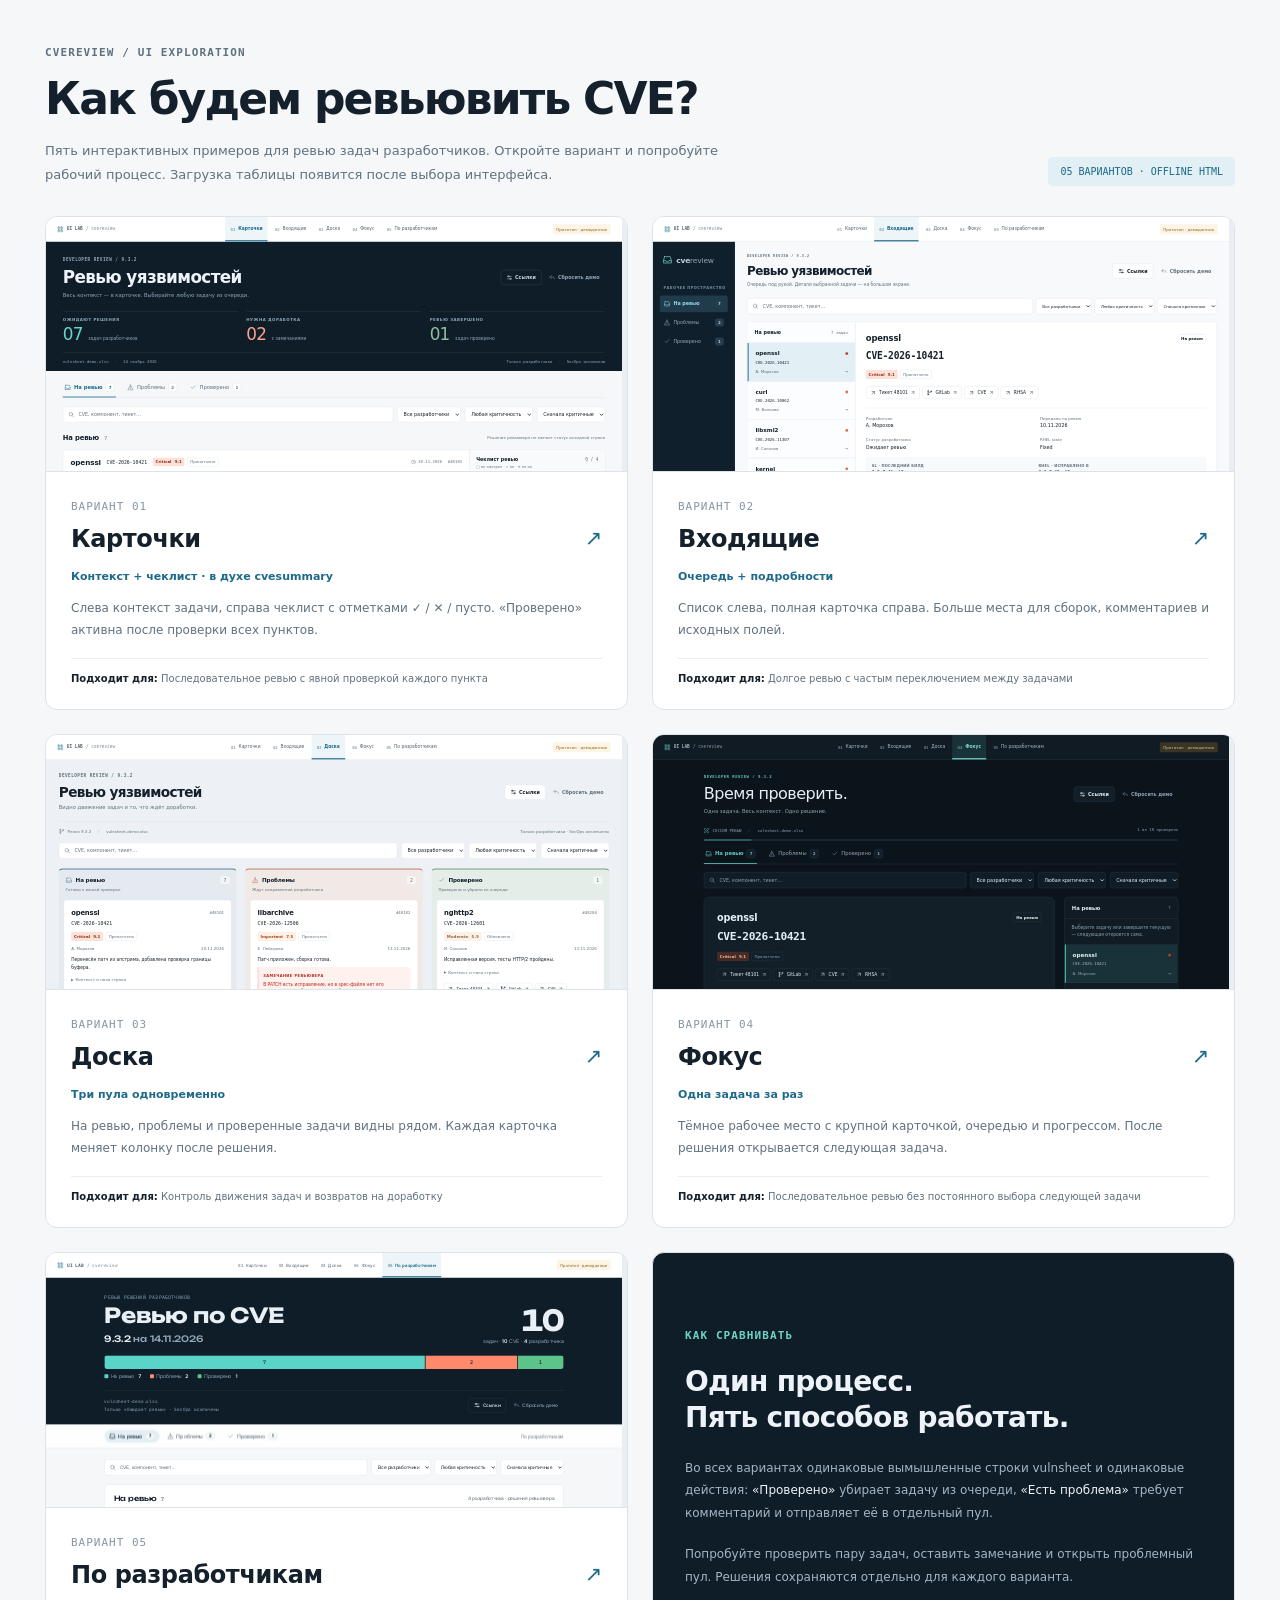
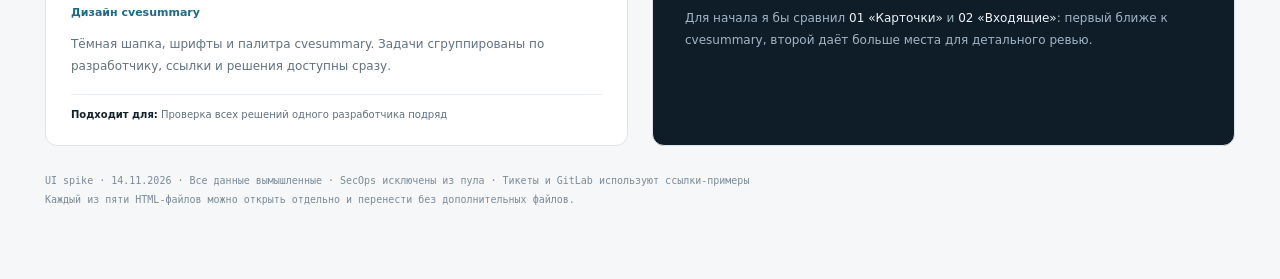
==== commit d412009d: "fix(cvereview): use clear Russian review completion labels" ====
--- a/tools/cvereview/prototypes/index.html
+++ b/tools/cvereview/prototypes/index.html
@@ -41,7 +41,7 @@
       @media(max-width:650px){.gallery-cards{grid-template-columns:1fr}.gallery{padding:28px 17px}.gallery-top h1{font-size:31px}.preview{height:220px}.preview iframe{transform:scale(.3)}.guide{min-height:300px}}
     </style></head><body><main class="gallery"><div class="gallery-top"><div><div class="eyebrow">CVEREVIEW / UI EXPLORATION</div><h1>Как будем ревьювить CVE?</h1><p>Пять интерактивных примеров для ревью задач разработчиков. Откройте вариант и попробуйте рабочий процесс. Загрузка таблицы появится после выбора интерфейса.</p></div><div class="tag">05 ВАРИАНТОВ · OFFLINE HTML</div></div><div class="gallery-cards"><a class="example" href="01-cards.html">
           <div class="preview" aria-hidden="true"><iframe src="01-cards.html" title="Превью Карточки" tabindex="-1" loading="lazy" inert></iframe></div>
-          <div class="example-info"><span class="example-num">ВАРИАНТ 01</span><h2>Карточки<span>↗</span></h2><span class="sub">Контекст + чеклист · в духе cvesummary</span><p>Слева контекст задачи, справа чеклист с отметками ✓ / ✕ / пусто. «Ревьювед» активна после проверки всех пунктов.</p><div class="use-case"><b>Подходит для:</b> Последовательное ревью с явной проверкой каждого пункта</div></div></a><a class="example" href="02-inbox.html">
+          <div class="example-info"><span class="example-num">ВАРИАНТ 01</span><h2>Карточки<span>↗</span></h2><span class="sub">Контекст + чеклист · в духе cvesummary</span><p>Слева контекст задачи, справа чеклист с отметками ✓ / ✕ / пусто. «Проверено» активна после проверки всех пунктов.</p><div class="use-case"><b>Подходит для:</b> Последовательное ревью с явной проверкой каждого пункта</div></div></a><a class="example" href="02-inbox.html">
           <div class="preview" aria-hidden="true"><iframe src="02-inbox.html" title="Превью Входящие" tabindex="-1" loading="lazy" inert></iframe></div>
           <div class="example-info"><span class="example-num">ВАРИАНТ 02</span><h2>Входящие<span>↗</span></h2><span class="sub">Очередь + подробности</span><p>Список слева, полная карточка справа. Больше места для сборок, комментариев и исходных полей.</p><div class="use-case"><b>Подходит для:</b> Долгое ревью с частым переключением между задачами</div></div></a><a class="example" href="03-board.html">
           <div class="preview" aria-hidden="true"><iframe src="03-board.html" title="Превью Доска" tabindex="-1" loading="lazy" inert></iframe></div>
@@ -49,4 +49,4 @@
           <div class="preview" aria-hidden="true"><iframe src="04-focus.html" title="Превью Фокус" tabindex="-1" loading="lazy" inert></iframe></div>
           <div class="example-info"><span class="example-num">ВАРИАНТ 04</span><h2>Фокус<span>↗</span></h2><span class="sub">Одна задача за раз</span><p>Тёмное рабочее место с крупной карточкой, очередью и прогрессом. После решения открывается следующая задача.</p><div class="use-case"><b>Подходит для:</b> Последовательное ревью без постоянного выбора следующей задачи</div></div></a><a class="example" href="05-team.html">
           <div class="preview" aria-hidden="true"><iframe src="05-team.html" title="Превью По разработчикам" tabindex="-1" loading="lazy" inert></iframe></div>
-          <div class="example-info"><span class="example-num">ВАРИАНТ 05</span><h2>По разработчикам<span>↗</span></h2><span class="sub">Дизайн cvesummary</span><p>Тёмная шапка, шрифты и палитра cvesummary. Задачи сгруппированы по разработчику, ссылки и решения доступны сразу.</p><div class="use-case"><b>Подходит для:</b> Проверка всех решений одного разработчика подряд</div></div></a><div class="example guide"><div class="eyebrow">КАК СРАВНИВАТЬ</div><h2>Один процесс.<br>Пять способов работать.</h2><p>Во всех вариантах одинаковые вымышленные строки vulnsheet и одинаковые действия: <strong>«Ревьювед»</strong> убирает задачу из очереди, <strong>«Есть проблема»</strong> требует комментарий и отправляет её в отдельный пул.</p><p>Попробуйте проверить пару задач, оставить замечание и открыть проблемный пул. Решения сохраняются отдельно для каждого варианта.</p><p>Для начала я бы сравнил <strong>01 «Карточки»</strong> и <strong>02 «Входящие»</strong>: первый ближе к cvesummary, второй даёт больше места для детального ревью.</p></div></div><div class="gallery-foot">UI spike · 14.11.2026 · Все данные вымышленные · SecOps исключены из пула · Тикеты и GitLab используют ссылки-примеры<br>Каждый из пяти HTML-файлов можно открыть отдельно и перенести без дополнительных файлов.</div></main></body></html>+          <div class="example-info"><span class="example-num">ВАРИАНТ 05</span><h2>По разработчикам<span>↗</span></h2><span class="sub">Дизайн cvesummary</span><p>Тёмная шапка, шрифты и палитра cvesummary. Задачи сгруппированы по разработчику, ссылки и решения доступны сразу.</p><div class="use-case"><b>Подходит для:</b> Проверка всех решений одного разработчика подряд</div></div></a><div class="example guide"><div class="eyebrow">КАК СРАВНИВАТЬ</div><h2>Один процесс.<br>Пять способов работать.</h2><p>Во всех вариантах одинаковые вымышленные строки vulnsheet и одинаковые действия: <strong>«Проверено»</strong> убирает задачу из очереди, <strong>«Есть проблема»</strong> требует комментарий и отправляет её в отдельный пул.</p><p>Попробуйте проверить пару задач, оставить замечание и открыть проблемный пул. Решения сохраняются отдельно для каждого варианта.</p><p>Для начала я бы сравнил <strong>01 «Карточки»</strong> и <strong>02 «Входящие»</strong>: первый ближе к cvesummary, второй даёт больше места для детального ревью.</p></div></div><div class="gallery-foot">UI spike · 14.11.2026 · Все данные вымышленные · SecOps исключены из пула · Тикеты и GitLab используют ссылки-примеры<br>Каждый из пяти HTML-файлов можно открыть отдельно и перенести без дополнительных файлов.</div></main></body></html>
